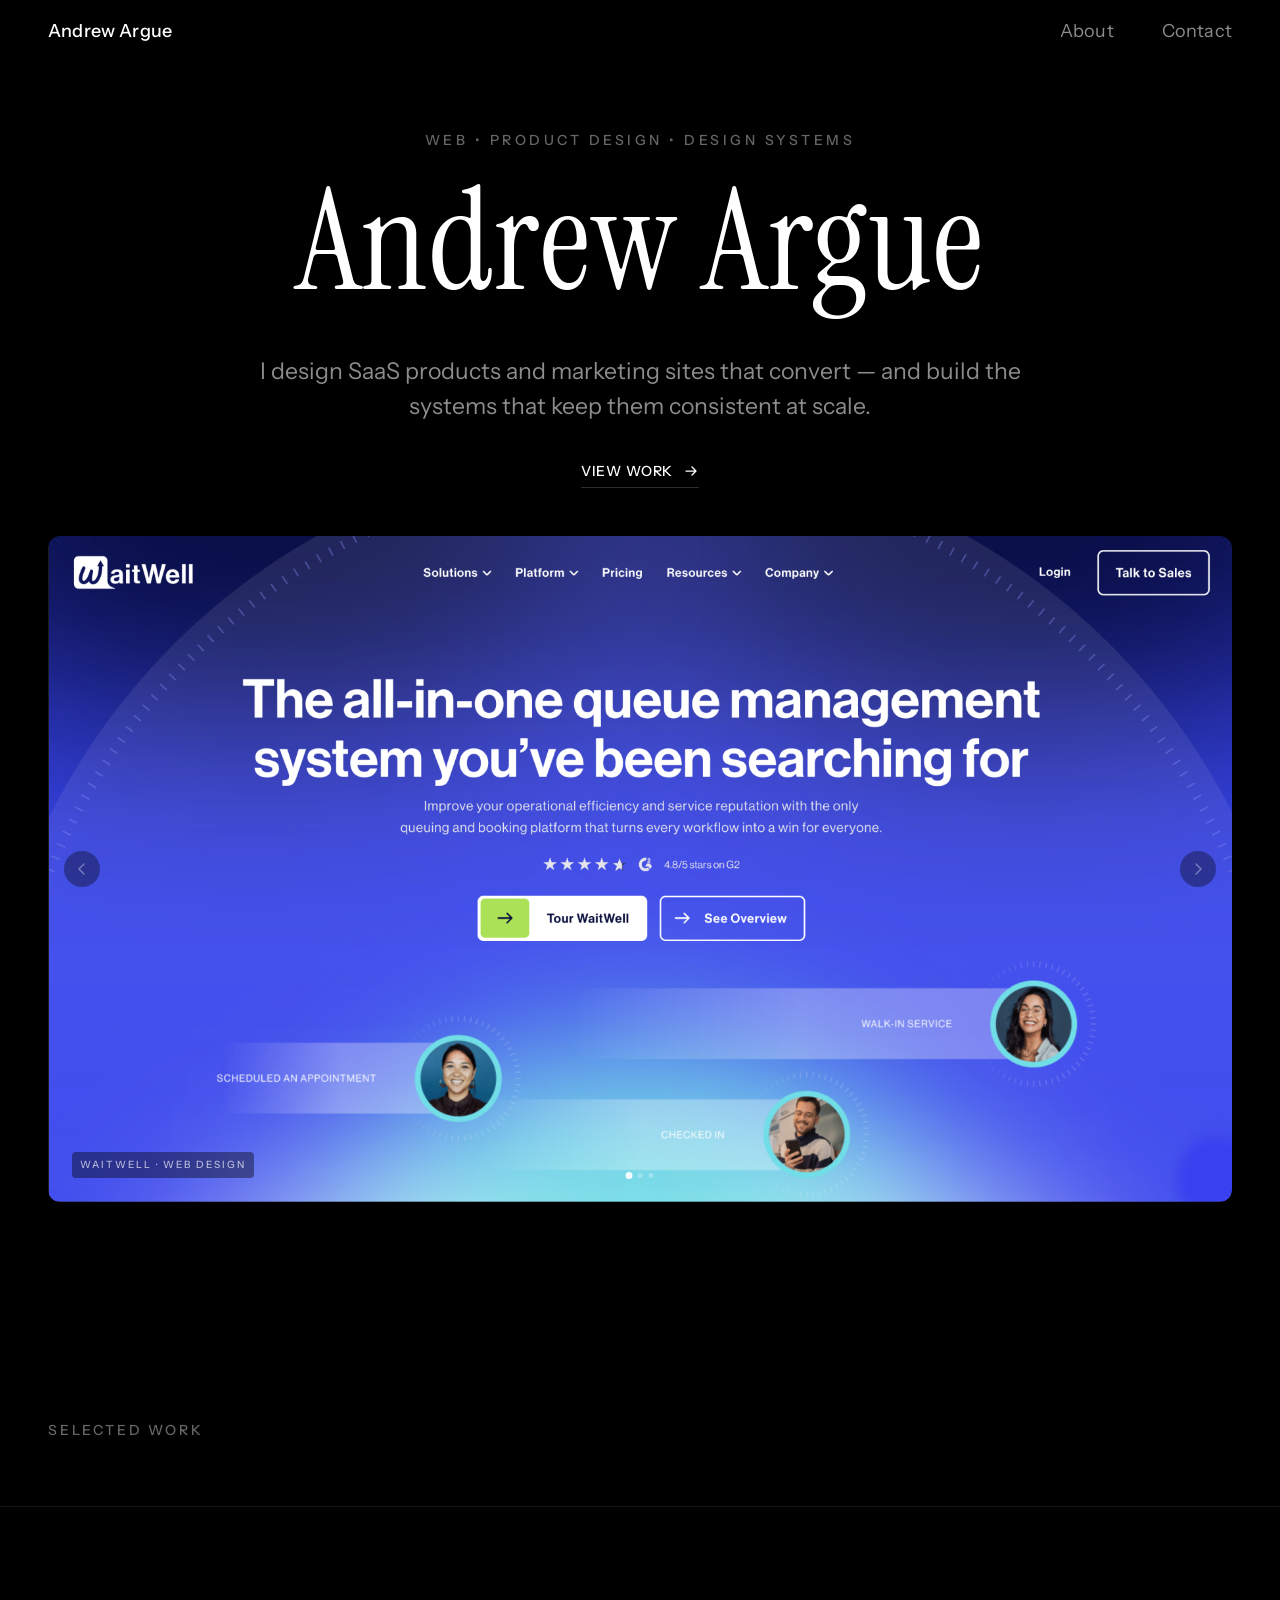
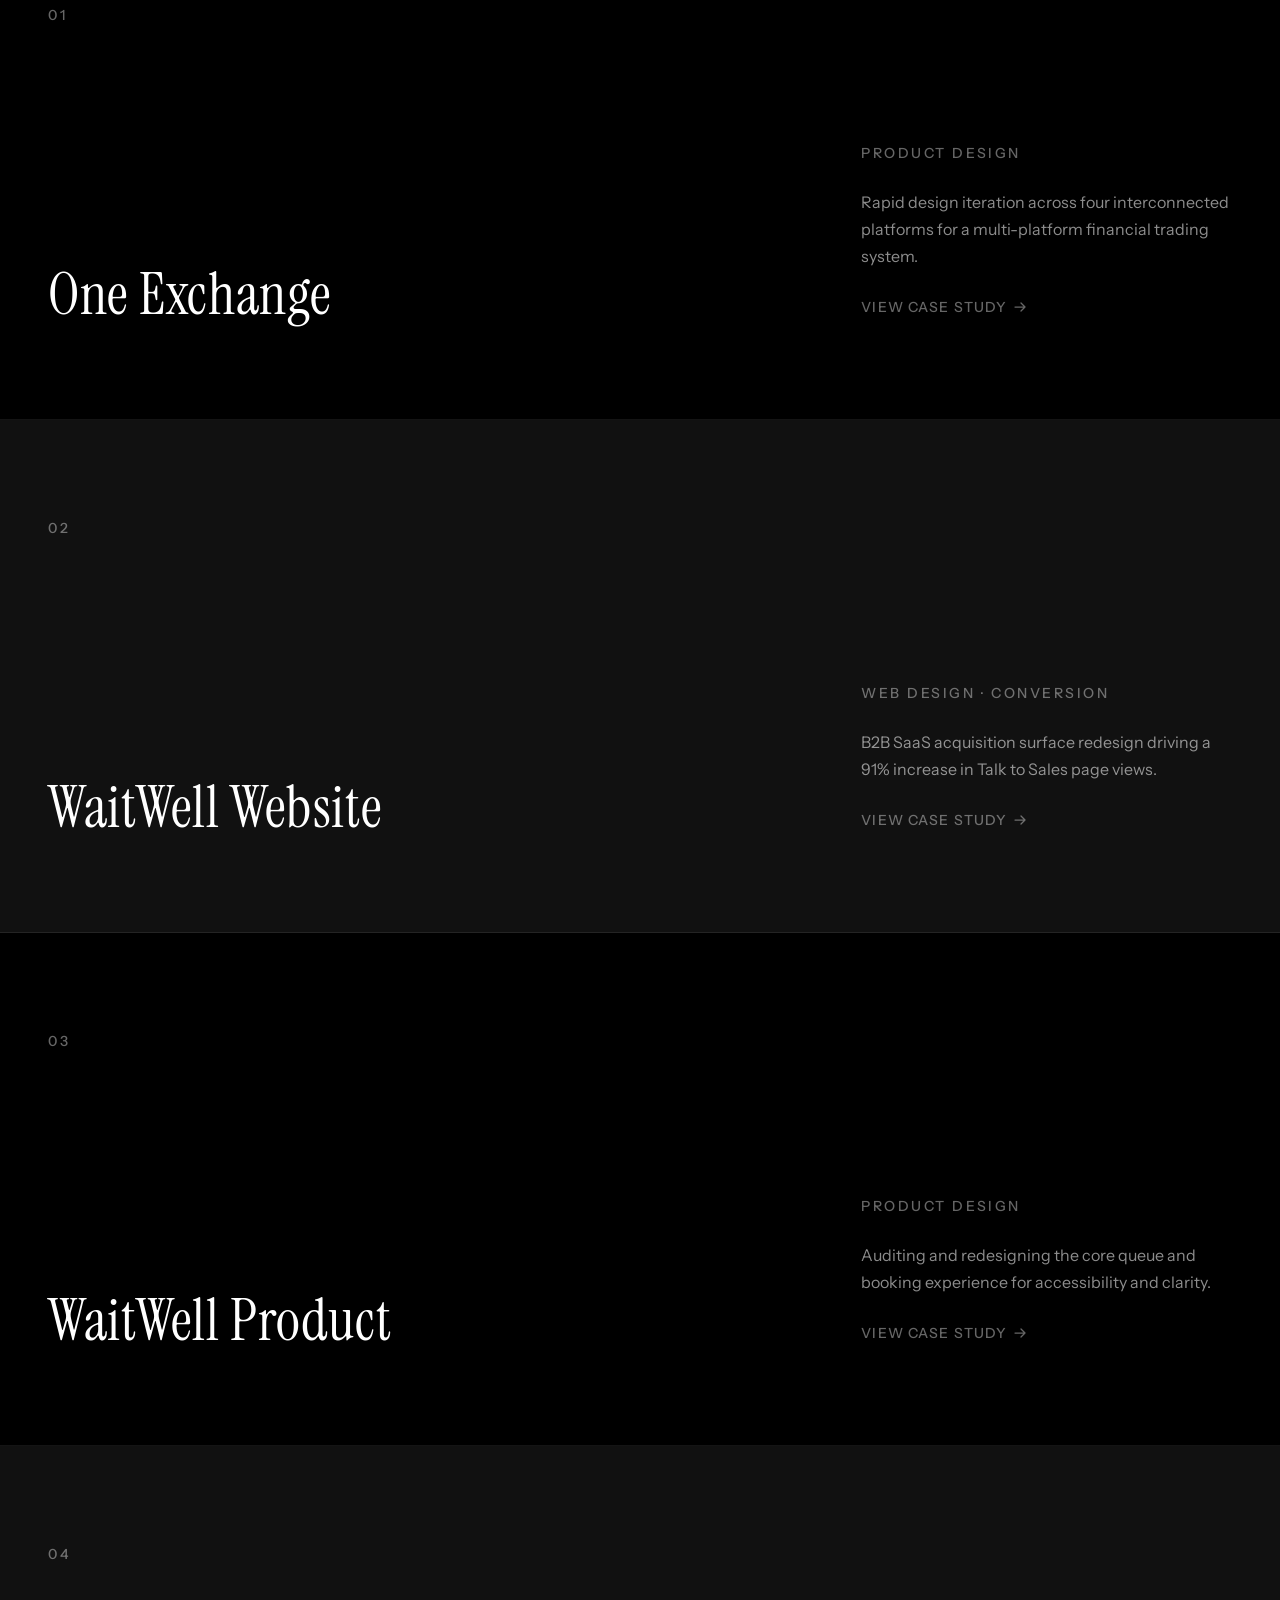
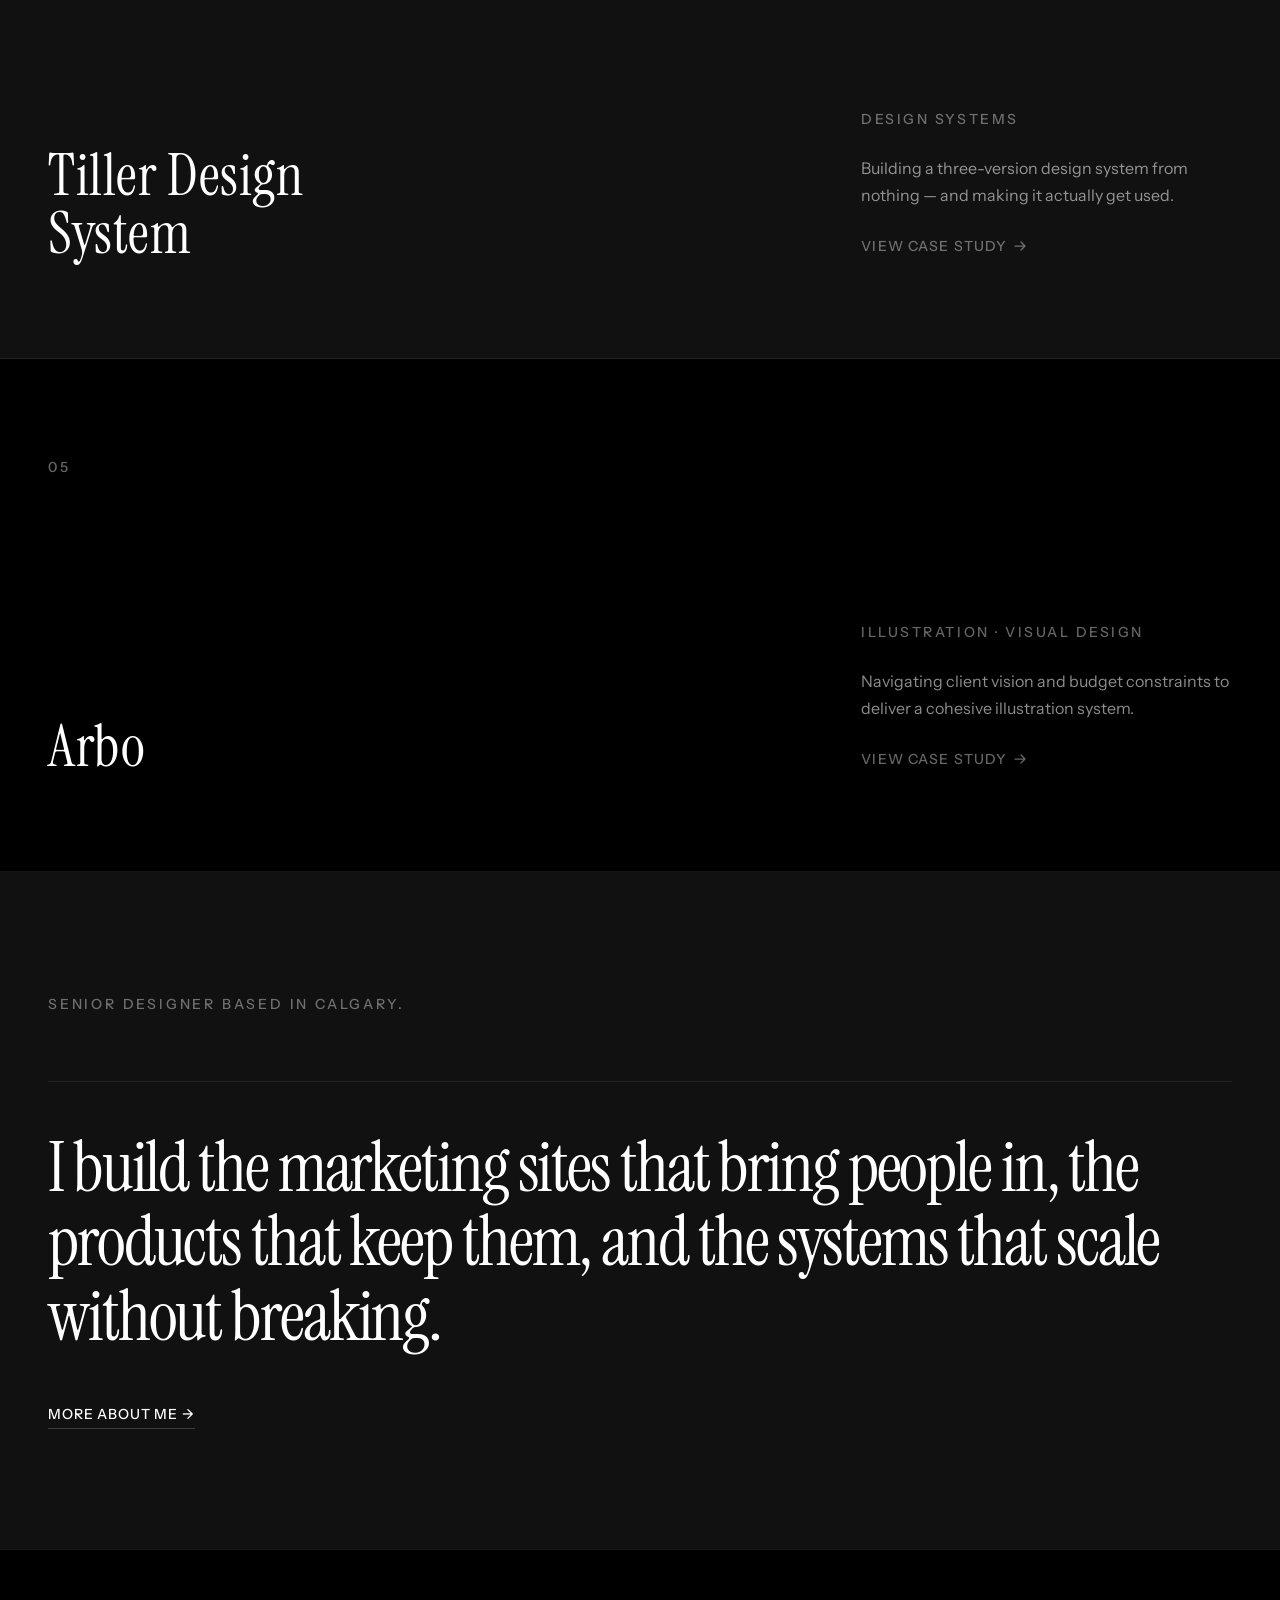
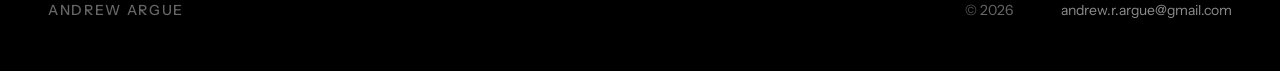
==== index.html @ 221a8edc "Add files via upload Site upload 1" ====
<!DOCTYPE html>
<html lang="en">
<head>
  <meta charset="UTF-8" />
  <meta name="viewport" content="width=device-width, initial-scale=1.0" />
  <title>Andrew Argue — Senior Designer</title>
  <meta name="description" content="Senior designer creating clear, scalable digital experiences. Web experience, product design, and design systems." />
  <link rel="stylesheet" href="css/styles.css" />
  <style>
    /* ── Hero column layout: copy above, carousel below ─────── */
    .hero__layout {
      display: flex;
      flex-direction: column;
      gap: var(--space-5);
      width: 100%;
    }

    .hero__copy {
      width: 100%;
      text-align: center;
    }

    /* Centre the max-width headline within the column */
    .hero__copy .hero__headline {
      margin-inline: auto;
    }

    .hero__carousel-wrap {
      width: 100%;
    }

    /* ── Carousel shell ──────────────────────────────────────── */
    .hero__carousel {
      position: relative;
      width: 100%;
      border-radius: var(--radius-lg);
      overflow: hidden;
    }

    .hero__carousel-track {
      position: relative;
      width: 100%;
      aspect-ratio: 16 / 9;
      background-color: var(--bg-3);
      border-radius: var(--radius-lg);
      overflow: hidden;
    }

    /* ── Slides ──────────────────────────────────────────────── */
    .hero__slide {
      position: absolute;
      inset: 0;
      opacity: 0;
      transition: opacity 600ms cubic-bezier(0.16, 1, 0.3, 1);
      pointer-events: none;
    }

    .hero__slide.is-active {
      opacity: 1;
      pointer-events: auto;
    }

    .hero__slide-img {
      position: absolute;
      inset: 0;
      background-size: contain;
      background-repeat: no-repeat;
      background-position: center center;
    }

    /* ── Slide label ─────────────────────────────────────────── */
    .hero__slide-label {
      position: absolute;
      bottom: var(--space-3);
      left: var(--space-3);
      font-size: 0.625rem;
      font-weight: 500;
      letter-spacing: 0.2em;
      text-transform: uppercase;
      color: rgba(255, 255, 255, 0.65);
      background: rgba(0, 0, 0, 0.4);
      padding: 4px 8px;
      border-radius: var(--radius);
      backdrop-filter: blur(6px);
      -webkit-backdrop-filter: blur(6px);
      pointer-events: none;
    }

    /* ── Arrow buttons ───────────────────────────────────────── */
    .hero__carousel-btn {
      position: absolute;
      top: 50%;
      transform: translateY(-50%);
      width: 36px;
      height: 36px;
      display: flex;
      align-items: center;
      justify-content: center;
      background: rgba(0, 0, 0, 0.35);
      border: none;
      border-radius: 50%;
      color: rgba(255, 255, 255, 0.35);
      cursor: pointer;
      transition: color 0.3s cubic-bezier(0.16, 1, 0.3, 1), background-color 0.3s cubic-bezier(0.16, 1, 0.3, 1);
      z-index: 2;
      backdrop-filter: blur(4px);
      -webkit-backdrop-filter: blur(4px);
    }

    .hero__carousel-btn:hover {
      color: rgba(255, 255, 255, 1);
      background: rgba(0, 0, 0, 0.65);
    }

    .hero__carousel-btn--prev { left: var(--space-2); }
    .hero__carousel-btn--next { right: var(--space-2); }

    /* ── Dots ────────────────────────────────────────────────── */
    .hero__carousel-dots {
      position: absolute;
      bottom: var(--space-3);
      left: 50%;
      transform: translateX(-50%);
      display: flex;
      gap: 6px;
      z-index: 2;
    }

    .hero__dot {
      width: 5px;
      height: 5px;
      border-radius: 50%;
      background: rgba(255, 255, 255, 0.28);
      border: none;
      cursor: pointer;
      padding: 0;
      transition: background 0.3s cubic-bezier(0.16, 1, 0.3, 1), transform 0.3s cubic-bezier(0.16, 1, 0.3, 1);
    }

    .hero__dot.is-active {
      background: rgba(255, 255, 255, 0.9);
      transform: scale(1.4);
    }

    /* aspect-ratio: 16/9 scales automatically on all screen sizes — no mobile override needed */
  </style>
</head>
<body>

  <!-- ── Nav ─────────────────────────────────────────────── -->
  <header class="nav" role="banner">
    <div class="container">
      <nav class="nav__inner" aria-label="Primary navigation">
        <a href="index.html" class="nav__logo">Andrew Argue</a>
        <ul class="nav__links" role="list">
          <li><a href="about.html">About</a></li>
          <li><a href="contact.html">Contact</a></li>
        </ul>
        <button class="nav__hamburger" aria-label="Toggle menu" aria-expanded="false">
          <span></span><span></span><span></span>
        </button>
      </nav>
    </div>
  </header>

  <!-- Mobile overlay -->
  <div class="nav__overlay" role="dialog" aria-modal="true" aria-label="Mobile navigation">
    <a href="about.html">About</a>
    <a href="contact.html">Contact</a>
  </div>

  <main>

    <!-- ── Hero ─────────────────────────────────────────────── -->
    <section class="hero" aria-labelledby="hero-name">
      <div class="container">
        <div class="hero__inner">
          <div class="hero__layout">

            <!-- Left: existing copy (unchanged) -->
            <div class="hero__copy">
              <p class="hero__eyebrow">Web • Product design • Design systems</p>
              <h1 class="hero__name" id="hero-name">Andrew Argue</h1>
              <p class="hero__headline">
                I design SaaS products and marketing sites that convert — and build the systems that keep them consistent at scale.
              </p>
              <a href="#selected-work" class="hero__cta">
                View work
                <svg width="16" height="16" viewBox="0 0 16 16" fill="none" aria-hidden="true">
                  <path d="M3 8h10M9 4l4 4-4 4" stroke="currentColor" stroke-width="1.25" stroke-linecap="round" stroke-linejoin="round"/>
                </svg>
              </a>
            </div>

            <!-- Right: image carousel -->
            <div class="hero__carousel-wrap">
              <div class="hero__carousel" id="heroCarousel" role="region" aria-label="Work samples" aria-live="polite">
                <div class="hero__carousel-track">

                  <!-- Slide 1 -->
                  <div class="hero__slide is-active" role="img" aria-label="WaitWell · Web Design">
                    <div class="hero__slide-img" style="background-image: url('images/Waitwell web/Waitwell-01.png');"></div>
                    <span class="hero__slide-label" aria-hidden="true">WaitWell · Web Design</span>
                  </div>

                  <!-- Slide 2 -->
                  <div class="hero__slide" role="img" aria-label="One Exchange · Product Design" aria-hidden="true">
                    <div class="hero__slide-img" style="background-image: url('images/OX/OX Trading - 1.png');"></div>
                    <span class="hero__slide-label" aria-hidden="true">One Exchange · Product Design</span>
                  </div>

                  <!-- Slide 3 -->
                  <div class="hero__slide" role="img" aria-label="WaitWell · Product Design" aria-hidden="true">
                    <div class="hero__slide-img" style="background-image: url('images/Waitwell Product/Waitwell-product-01.png');"></div>
                    <span class="hero__slide-label" aria-hidden="true">WaitWell · Product Design</span>
                  </div>

                  <!-- Prev arrow -->
                  <button class="hero__carousel-btn hero__carousel-btn--prev" aria-label="Previous slide">
                    <svg width="18" height="18" viewBox="0 0 18 18" fill="none" aria-hidden="true">
                      <path d="M11 4L6 9l5 5" stroke="currentColor" stroke-width="1.5" stroke-linecap="round" stroke-linejoin="round"/>
                    </svg>
                  </button>

                  <!-- Next arrow -->
                  <button class="hero__carousel-btn hero__carousel-btn--next" aria-label="Next slide">
                    <svg width="18" height="18" viewBox="0 0 18 18" fill="none" aria-hidden="true">
                      <path d="M7 4l5 5-5 5" stroke="currentColor" stroke-width="1.5" stroke-linecap="round" stroke-linejoin="round"/>
                    </svg>
                  </button>

                  <!-- Dots -->
                  <div class="hero__carousel-dots" role="list" aria-label="Slide indicators">
                    <button class="hero__dot is-active" role="listitem" aria-label="Go to slide 1" aria-current="true"></button>
                    <button class="hero__dot" role="listitem" aria-label="Go to slide 2" aria-current="false"></button>
                    <button class="hero__dot" role="listitem" aria-label="Go to slide 3" aria-current="false"></button>
                  </div>

                </div>
              </div>
            </div>

          </div><!-- /.hero__layout -->
        </div>
      </div>
    </section>

    <!-- ── Selected work ────────────────────────────────────── -->
    <section class="work-section" id="selected-work" aria-labelledby="work-label">
      <div class="container">
        <p class="cs-label" id="work-label" data-animate>Selected work</p>
      </div>

      <div class="work-list" data-stagger>

        <!-- 01 One Exchange -->
        <article class="work-row">
          <a href="work/one-exchange.html" class="work-row__link container" aria-label="View One Exchange case study">
            <div class="work-row__left">
              <span class="work-row__index">01</span>
              <h2 class="work-row__title">One Exchange</h2>
            </div>
            <div class="work-row__middle" aria-hidden="true"></div>
            <div class="work-row__right">
              <span class="work-row__tag">Product Design</span>
              <p class="work-row__desc">Rapid design iteration across four interconnected platforms for a multi-platform financial trading system.</p>
              <span class="work-row__cta">
                View case study
                <svg width="14" height="14" viewBox="0 0 14 14" fill="none" aria-hidden="true">
                  <path d="M2 7h10M8 3l4 4-4 4" stroke="currentColor" stroke-width="1.25" stroke-linecap="round" stroke-linejoin="round"/>
                </svg>
              </span>
            </div>
          </a>
          <div class="work-row__image-wrap" aria-hidden="true">
            <div class="work-row__image-inner" style="background-image: url('images/OX/OX - cover.png'); background-size: cover; background-position: center;"></div>
          </div>
        </article>

        <!-- 02 WaitWell Website -->
        <article class="work-row">
          <a href="work/waitwell-website.html" class="work-row__link container" aria-label="View WaitWell Website case study">
            <div class="work-row__left">
              <span class="work-row__index">02</span>
              <h2 class="work-row__title">WaitWell Website</h2>
            </div>
            <div class="work-row__middle" aria-hidden="true"></div>
            <div class="work-row__right">
              <span class="work-row__tag">Web Design · Conversion</span>
              <p class="work-row__desc">B2B SaaS acquisition surface redesign driving a 91% increase in Talk to Sales page views.</p>
              <span class="work-row__cta">
                View case study
                <svg width="14" height="14" viewBox="0 0 14 14" fill="none" aria-hidden="true">
                  <path d="M2 7h10M8 3l4 4-4 4" stroke="currentColor" stroke-width="1.25" stroke-linecap="round" stroke-linejoin="round"/>
                </svg>
              </span>
            </div>
          </a>
          <div class="work-row__image-wrap" aria-hidden="true">
            <div class="work-row__image-inner" style="background-image: url('images/Waitwell web/featured-waitwell.png.webp'); background-size: cover; background-position: center;"></div>
          </div>
        </article>

        <!-- 03 WaitWell Product -->
        <article class="work-row">
          <a href="work/waitwell-product.html" class="work-row__link container" aria-label="View WaitWell Product case study">
            <div class="work-row__left">
              <span class="work-row__index">03</span>
              <h2 class="work-row__title">WaitWell Product</h2>
            </div>
            <div class="work-row__middle" aria-hidden="true"></div>
            <div class="work-row__right">
              <span class="work-row__tag">Product Design</span>
              <p class="work-row__desc">Auditing and redesigning the core queue and booking experience for accessibility and clarity.</p>
              <span class="work-row__cta">
                View case study
                <svg width="14" height="14" viewBox="0 0 14 14" fill="none" aria-hidden="true">
                  <path d="M2 7h10M8 3l4 4-4 4" stroke="currentColor" stroke-width="1.25" stroke-linecap="round" stroke-linejoin="round"/>
                </svg>
              </span>
            </div>
          </a>
          <div class="work-row__image-wrap" aria-hidden="true">
            <div class="work-row__image-inner" style="background-image: url('images/Waitwell Product/WaitWell-thumbnail.png'); background-size: cover; background-position: center;"></div>
          </div>
        </article>

        <!-- 04 Tiller Design System -->
        <article class="work-row">
          <a href="work/tiller-design-system.html" class="work-row__link container" aria-label="View Tiller Design System case study">
            <div class="work-row__left">
              <span class="work-row__index">04</span>
              <h2 class="work-row__title">Tiller Design System</h2>
            </div>
            <div class="work-row__middle" aria-hidden="true"></div>
            <div class="work-row__right">
              <span class="work-row__tag">Design Systems</span>
              <p class="work-row__desc">Building a three-version design system from nothing — and making it actually get used.</p>
              <span class="work-row__cta">
                View case study
                <svg width="14" height="14" viewBox="0 0 14 14" fill="none" aria-hidden="true">
                  <path d="M2 7h10M8 3l4 4-4 4" stroke="currentColor" stroke-width="1.25" stroke-linecap="round" stroke-linejoin="round"/>
                </svg>
              </span>
            </div>
          </a>
          <div class="work-row__image-wrap" aria-hidden="true">
            <div class="work-row__image-inner" style="background-image: url('images/Tiller Design System/Design System - cover.png'); background-size: cover; background-position: center;"></div>
          </div>
        </article>

        <!-- 05 Arbo -->
        <article class="work-row">
          <a href="work/arbo.html" class="work-row__link container" aria-label="View Arbo case study">
            <div class="work-row__left">
              <span class="work-row__index">05</span>
              <h2 class="work-row__title">Arbo</h2>
            </div>
            <div class="work-row__middle" aria-hidden="true"></div>
            <div class="work-row__right">
              <span class="work-row__tag">Illustration · Visual Design</span>
              <p class="work-row__desc">Navigating client vision and budget constraints to deliver a cohesive illustration system.</p>
              <span class="work-row__cta">
                View case study
                <svg width="14" height="14" viewBox="0 0 14 14" fill="none" aria-hidden="true">
                  <path d="M2 7h10M8 3l4 4-4 4" stroke="currentColor" stroke-width="1.25" stroke-linecap="round" stroke-linejoin="round"/>
                </svg>
              </span>
            </div>
          </a>
          <div class="work-row__image-wrap" aria-hidden="true">
            <div class="work-row__image-inner" style="background-image: url('images/Arbo/Arbo - cover.png'); background-size: cover; background-position: center;"></div>
          </div>
        </article>

      </div>
    </section>

    <!-- ── About ─────────────────────────────────────────────── -->
    <section class="about-section" aria-labelledby="about-label">
      <div class="container">
        <p class="cs-label" id="about-label" data-animate>Senior designer based in Calgary.</p>
        <div class="about-split" data-animate>
          <p class="about-split__statement">
            I build the marketing sites that bring people in, the products that keep them, and the systems that scale without breaking.
          </p>
          <a href="about.html" class="text-cta">More about me →</a>
        </div>
      </div>
    </section>

  </main>

  <!-- ── Footer ───────────────────────────────────────────── -->
  <footer class="footer" role="contentinfo">
    <div class="container">
      <div class="footer__inner">
        <span class="footer__name">Andrew Argue</span>
        <div class="footer__right">
          <span class="footer__year">© 2026</span>
          <a href="mailto:andrew.r.argue@gmail.com" class="footer__email">andrew.r.argue@gmail.com</a>
        </div>
      </div>
    </div>
  </footer>

  <script src="js/main.js"></script>

  <!-- ── Hero carousel ──────────────────────────────────────── -->
  <script>
    (function () {
      'use strict';

      var carousel = document.getElementById('heroCarousel');
      if (!carousel) return;

      var slides   = Array.from(carousel.querySelectorAll('.hero__slide'));
      var dots     = Array.from(carousel.querySelectorAll('.hero__dot'));
      var prevBtn  = carousel.querySelector('.hero__carousel-btn--prev');
      var nextBtn  = carousel.querySelector('.hero__carousel-btn--next');

      var INTERVAL = 4000;
      var reducedMotion = window.matchMedia('(prefers-reduced-motion: reduce)').matches;
      var current = 0;
      var timer   = null;

      function goTo(index) {
        var prev = current;
        current = ((index % slides.length) + slides.length) % slides.length;
        if (prev === current) return;

        // Slides
        slides[prev].classList.remove('is-active');
        slides[prev].setAttribute('aria-hidden', 'true');
        slides[current].classList.add('is-active');
        slides[current].removeAttribute('aria-hidden');

        // Dots
        dots[prev].classList.remove('is-active');
        dots[prev].setAttribute('aria-current', 'false');
        dots[current].classList.add('is-active');
        dots[current].setAttribute('aria-current', 'true');
      }

      function next() { goTo(current + 1); }
      function prev() { goTo(current - 1); }

      function startTimer() {
        if (reducedMotion) return;
        if (timer) return;
        timer = setInterval(next, INTERVAL);
      }

      function stopTimer() {
        clearInterval(timer);
        timer = null;
      }

      // Arrow controls
      prevBtn.addEventListener('click', function () { stopTimer(); prev(); startTimer(); });
      nextBtn.addEventListener('click', function () { stopTimer(); next(); startTimer(); });

      // Dot controls
      dots.forEach(function (dot, i) {
        dot.addEventListener('click', function () { stopTimer(); goTo(i); startTimer(); });
      });

      // Pause on hover
      carousel.addEventListener('mouseenter', stopTimer);
      carousel.addEventListener('mouseleave', startTimer);

      // Keyboard support (left / right arrow keys when carousel is focused)
      carousel.setAttribute('tabindex', '0');
      carousel.addEventListener('keydown', function (e) {
        if (e.key === 'ArrowLeft')  { stopTimer(); prev(); startTimer(); }
        if (e.key === 'ArrowRight') { stopTimer(); next(); startTimer(); }
      });

      // Kick off
      startTimer();
    })();
  </script>
</body>
</html>
---- css/styles.css ----
@import url('https://fonts.googleapis.com/css2?family=Instrument+Sans:wght@400;500;600&family=Instrument+Serif&display=swap');

/* ─── Reset ─────────────────────────────────────────────── */
*, *::before, *::after { box-sizing: border-box; margin: 0; padding: 0; }
html { font-size: 16px; scroll-behavior: smooth; }
img, video { display: block; max-width: 100%; }
a { color: inherit; text-decoration: none; }
button { background: none; border: none; cursor: pointer; font: inherit; color: inherit; }

/* ─── Tokens ─────────────────────────────────────────────── */
:root {
  --bg:         #000000;
  --bg-2:       #111111;
  --bg-3:       #1C1C1C;
  --text:       #FFFFFF;
  --text-muted: rgba(255,255,255,0.55);
  --text-dim:   rgba(255,255,255,0.40);
  --border:     rgba(255,255,255,0.08);
  --border-em:  rgba(255,255,255,0.18);
  --font:       'Instrument Sans', system-ui, sans-serif;
  --space-1: 8px;
  --space-2: 16px;
  --space-3: 24px;
  --space-4: 32px;
  --space-5: 48px;
  --space-6: 64px;
  --space-7: 96px;
  --space-8: 128px;
  --radius:    4px;
  --radius-lg: 12px;
  --max-width: 1440px;
  --nav-height: 64px;
  --nav-bg-scrolled: rgba(0,0,0,0.85);
  --shadow-card:     rgba(0,0,0,0.6);
  --transition: 0.3s cubic-bezier(0.16, 1, 0.3, 1);
  --ease-out: cubic-bezier(0.16, 1, 0.3, 1);
}

/* ─── Base ───────────────────────────────────────────────── */
body {
  background-color: var(--bg);
  color: var(--text);
  font-family: var(--font);
  font-weight: 400;
  font-size: 1.125rem;
  line-height: 1.75;
  -webkit-font-smoothing: antialiased;
}

/* ─── Layout ─────────────────────────────────────────────── */
.container {
  width: 100%;
  max-width: var(--max-width);
  margin-inline: auto;
  padding-inline: var(--space-5);
}

/* ─── Scroll animations ──────────────────────────────────── */
[data-animate] {
  opacity: 0;
  transform: translateY(48px);
  transition: opacity 1s cubic-bezier(0.16, 1, 0.3, 1), transform 1s cubic-bezier(0.16, 1, 0.3, 1);
}
[data-animate].is-visible {
  opacity: 1;
  transform: translateY(0);
}

[data-stagger] > * {
  opacity: 0;
  transform: translateY(48px);
  transition: opacity 1s cubic-bezier(0.16, 1, 0.3, 1), transform 1s cubic-bezier(0.16, 1, 0.3, 1);
}
[data-stagger].is-visible > * {
  opacity: 1;
  transform: translateY(0);
}
[data-stagger].is-visible > *:nth-child(1) { transition-delay: 0.00s; }
[data-stagger].is-visible > *:nth-child(2) { transition-delay: 0.12s; }
[data-stagger].is-visible > *:nth-child(3) { transition-delay: 0.24s; }
[data-stagger].is-visible > *:nth-child(4) { transition-delay: 0.36s; }
[data-stagger].is-visible > *:nth-child(5) { transition-delay: 0.48s; }
[data-stagger].is-visible > *:nth-child(6) { transition-delay: 0.60s; }

/* ─── Hero load animation ────────────────────────────────── */
.hero__eyebrow,
.hero__name,
.hero__headline,
.hero__subtext,
.hero__cta {
  opacity: 0;
  transform: translateY(40px);
  transition: opacity 1.2s cubic-bezier(0.16, 1, 0.3, 1), transform 1.2s cubic-bezier(0.16, 1, 0.3, 1);
}
body.hero-loaded .hero__eyebrow  { opacity: 1; transform: translateY(0); transition-delay: 0.05s; }
body.hero-loaded .hero__name     { opacity: 1; transform: translateY(0); transition-delay: 0.20s; }
body.hero-loaded .hero__headline { opacity: 1; transform: translateY(0); transition-delay: 0.38s; }
body.hero-loaded .hero__subtext  { opacity: 1; transform: translateY(0); transition-delay: 0.54s; }
body.hero-loaded .hero__cta      { opacity: 1; transform: translateY(0); transition-delay: 0.68s; }

/* ─── Nav ────────────────────────────────────────────────── */
.nav {
  position: fixed;
  top: 0; left: 0; right: 0;
  z-index: 100;
  background-color: transparent;
  transition: background-color 0.5s cubic-bezier(0.16, 1, 0.3, 1), border-color 0.5s cubic-bezier(0.16, 1, 0.3, 1);
  border-bottom: 1px solid transparent;
}
.nav.scrolled {
  background-color: var(--nav-bg-scrolled);
  backdrop-filter: blur(12px);
  -webkit-backdrop-filter: blur(12px);
  border-bottom-color: var(--border);
}

.nav__inner {
  display: flex;
  align-items: center;
  justify-content: space-between;
  height: var(--nav-height);
}

.nav__logo {
  font-size: 1.125rem;
  font-weight: 500;
  letter-spacing: 0.01em;
  color: var(--text);
  transition: opacity 0.4s cubic-bezier(0.16, 1, 0.3, 1);
}
.nav__logo:hover { opacity: 0.5; }

.nav__links {
  display: flex;
  align-items: center;
  gap: var(--space-5);
  list-style: none;
}
.nav__links a {
  font-size: 1.125rem;
  font-weight: 400;
  color: var(--text-muted);
  transition: color 0.4s cubic-bezier(0.16, 1, 0.3, 1);
  letter-spacing: 0.01em;
  position: relative;
  padding-bottom: 3px;
}
.nav__links a::after {
  content: '';
  position: absolute;
  bottom: 0; left: 0;
  width: 0; height: 1px;
  background-color: var(--text);
  transition: width 0.4s cubic-bezier(0.16, 1, 0.3, 1);
}
.nav__links a:hover,
.nav__links a.active { color: var(--text); }
.nav__links a:hover::after,
.nav__links a.active::after { width: 100%; }

/* Hamburger */
.nav__hamburger {
  display: none;
  flex-direction: column;
  justify-content: center;
  gap: 5px;
  width: 32px; height: 32px;
  padding: 4px;
}
.nav__hamburger span {
  display: block;
  height: 1px;
  background-color: var(--text);
  transition: transform var(--transition), opacity var(--transition);
  transform-origin: center;
}
.nav__hamburger.open span:nth-child(1) { transform: translateY(6px) rotate(45deg); }
.nav__hamburger.open span:nth-child(2) { opacity: 0; }
.nav__hamburger.open span:nth-child(3) { transform: translateY(-6px) rotate(-45deg); }

/* Mobile overlay */
.nav__overlay {
  display: none;
  position: fixed;
  inset: 0;
  z-index: 99;
  background-color: var(--bg);
  flex-direction: column;
  align-items: center;
  justify-content: center;
  gap: var(--space-4);
}
.nav__overlay.open { display: flex; }
.nav__overlay a {
  font-size: clamp(2.5rem, 8vw, 4rem);
  font-weight: 500;
  letter-spacing: -0.02em;
  color: var(--text-muted);
  transition: color var(--transition);
}
.nav__overlay a:hover { color: var(--text); }

/* ─── Hero ───────────────────────────────────────────────── */
.hero {
  min-height: 100svh;
  display: flex;
  align-items: center;
  padding-top: var(--nav-height);
  overflow: hidden;
}

.hero__inner {
  padding-block: var(--space-6) var(--space-7);
  width: 100%;
}

.hero__eyebrow {
  font-size: 0.875rem;
  font-weight: 500;
  letter-spacing: 0.25em;
  text-transform: uppercase;
  color: var(--text-dim);
  margin-bottom: var(--space-3);
}

/* Name — Instrument Serif regular */
.hero__name {
  font-family: 'Instrument Serif', Georgia, serif;
  font-size: clamp(4.5rem, 11vw, 12rem);
  font-weight: 400;
  font-style: normal;
  line-height: 0.92;
  letter-spacing: 0.01em;
  color: var(--text);
  margin-bottom: var(--space-5);
}

.hero__headline {
  font-size: clamp(1rem, 1.8vw, 1.5rem);
  font-weight: 400;
  line-height: 1.5;
  color: var(--text-muted);
  max-width: 52ch;
  margin-bottom: var(--space-4);
}

.hero__subtext {
  font-size: 0.875rem;
  font-weight: 500;
  letter-spacing: 0.18em;
  text-transform: uppercase;
  color: var(--text-dim);
  margin-bottom: var(--space-5);
}
.hero__subtext span + span::before {
  content: ' · ';
  margin-inline: 0.4em;
}

.hero__cta {
  display: inline-flex;
  align-items: center;
  gap: 10px;
  font-size: 0.875rem;
  font-weight: 500;
  letter-spacing: 0.06em;
  text-transform: uppercase;
  color: var(--text);
  border-bottom: 1px solid var(--border-em);
  padding-bottom: 3px;
  transition: border-color 0.4s cubic-bezier(0.16, 1, 0.3, 1);
}
.hero__cta:hover { border-bottom-color: var(--text); }
.hero__cta svg { transition: transform 0.4s cubic-bezier(0.16, 1, 0.3, 1); }
.hero__cta:hover svg { transform: translateX(6px); }

/* Reusable inline text CTA — small caps, underlined, arrow */
.text-cta {
  align-self: flex-start;
  color: var(--text);
  text-decoration: none;
  border-bottom: 1px solid var(--border-em);
  padding-bottom: 2px;
  font-size: 0.875rem;
  letter-spacing: 0.06em;
  text-transform: uppercase;
  font-weight: 500;
  transition: border-color 0.4s cubic-bezier(0.16, 1, 0.3, 1);
}
.text-cta:hover { border-bottom-color: var(--text); }

/* ─── Shared label / eyebrow style ──────────────────────── */
/* Used as .cs-label throughout case studies and .cs-label on the homepage.
   Contextual margin is added per-section below. */
.cs-label {
  font-size: 0.875rem;          /* 10px */
  font-weight: 500;
  letter-spacing: 0.2em;
  text-transform: uppercase;
  color: var(--text-dim);
}

/* Homepage section labels need bottom spacing */
.work-section .cs-label,
.about-section .cs-label {
  margin-bottom: var(--space-6);
}

/* ─── Work section ───────────────────────────────────────── */
.work-section {
  padding-block: 120px 0;
}

/* Stacked project rows */
.work-list {
  display: flex;
  flex-direction: column;
  border-top: 1px solid var(--border);
}

/* Each row */
.work-row {
  position: relative;
  overflow: hidden;
  border-bottom: 1px solid var(--border);
  background-color: var(--bg);
  transition: background-color 0.6s cubic-bezier(0.16, 1, 0.3, 1);
}
.work-row:nth-child(even) { background-color: var(--bg-2); }
.work-row:hover { background-color: var(--bg-3); }

.work-row__link {
  display: grid;
  /* Left text | clear image lane | Right text */
  grid-template-columns: 1fr 1fr 1fr;
  align-items: end;
  min-height: 420px;
  /* Use padding-block only — let .container handle the inline padding */
  padding-block: var(--space-7);
  gap: 0;
  cursor: pointer;
}

/* Left: index + title */
.work-row__left {
  display: flex;
  flex-direction: column;
  justify-content: space-between;
  height: 100%;
  min-height: 320px;
  padding-right: var(--space-5);
}

/* Middle column — kept empty so the image floats here without overlap */
.work-row__middle {
  /* intentionally empty — image floats above this zone */
}

.work-row__index {
  font-size: 0.875rem;
  font-weight: 500;
  letter-spacing: 0.18em;
  text-transform: uppercase;
  color: var(--text-dim);
}

.work-row__title {
  font-family: 'Instrument Serif', Georgia, serif;
  font-size: clamp(2.75rem, 4.5vw, 5.5rem);
  font-weight: 400;
  font-style: normal;
  line-height: 1.0;
  letter-spacing: 0.01em;
  color: var(--text);
  transition: color 0.5s cubic-bezier(0.16, 1, 0.3, 1);
}

/* Right: tag + desc + cta */
.work-row__right {
  display: flex;
  flex-direction: column;
  justify-content: flex-end;
  gap: var(--space-3);
  padding-bottom: 4px;
  padding-left: var(--space-3);
}

.work-row__tag {
  font-size: 0.875rem;
  font-weight: 500;
  letter-spacing: 0.18em;
  text-transform: uppercase;
  color: var(--text-dim);
}

.work-row__desc {
  font-size: 1rem;
  color: var(--text-muted);
  line-height: 1.7;
  max-width: 38ch;
}

.work-row__cta {
  display: inline-flex;
  align-items: center;
  gap: 6px;
  font-size: 0.875rem;
  font-weight: 500;
  letter-spacing: 0.08em;
  text-transform: uppercase;
  color: var(--text-dim);
  transition: color 0.5s cubic-bezier(0.16, 1, 0.3, 1), gap 0.5s cubic-bezier(0.16, 1, 0.3, 1);
}
.work-row:hover .work-row__cta {
  color: var(--text);
  gap: 10px;
}

/* Floating image — shifted left, clear of right text column */
.work-row__image-wrap {
  position: absolute;
  left: 34%;
  right: 38%;
  top: 50%;
  transform: translateY(-50%);
  aspect-ratio: 16 / 10;
  pointer-events: none;
  z-index: 2;
}

.work-row__image-inner {
  width: 100%;
  height: 100%;
  opacity: 0;
  transform: translateY(18px) scale(0.96);
  transition: opacity 0.6s cubic-bezier(0.16, 1, 0.3, 1), transform 0.6s cubic-bezier(0.16, 1, 0.3, 1);
  border-radius: var(--radius-lg);
  overflow: hidden;
  background-color: var(--bg-3);
  background-size: cover;
  background-position: center;
  box-shadow: 0 32px 80px var(--shadow-card);
}
.work-row:hover .work-row__image-inner {
  opacity: 1;
  transform: translateY(0) scale(1);
}

/* ─── About section ──────────────────────────────────────── */
.about-section {
  padding-block: 120px;
  background-color: var(--bg-2);
}

.about-split {
  display: flex;
  flex-direction: column;
  gap: var(--space-5);
  padding-top: var(--space-5);
  border-top: 1px solid var(--border);
}

.about-split__statement {
  font-family: 'Instrument Serif', Georgia, serif;
  font-size: clamp(2.5rem, 5.5vw, 5rem);
  font-weight: 400;
  font-style: normal;
  line-height: 1.06;
  letter-spacing: -0.03em;
  color: var(--text);
}

.about-split__body {
  font-size: 1.0625rem;
  font-weight: 400;
  color: var(--text-muted);
  line-height: 1.8;
}

/* ─── Footer ─────────────────────────────────────────────── */
.footer {
  border-top: 1px solid var(--border);
  padding-block: var(--space-5);
  background-color: var(--bg);
}
.footer__inner {
  display: flex;
  align-items: center;
  justify-content: space-between;
}
.footer__name {
  font-size: 0.875rem;
  font-weight: 500;
  letter-spacing: 0.12em;
  text-transform: uppercase;
  color: var(--text-dim);
}
.footer__right {
  display: flex;
  align-items: center;
  gap: var(--space-5);
}
.footer__year {
  font-size: 0.875rem;
  color: var(--text-dim);
}
.footer__email {
  font-size: 0.875rem;
  color: var(--text-muted);
  transition: color var(--transition);
}
.footer__email:hover { color: var(--text); }

/* ─── Responsive ─────────────────────────────────────────── */
@media (max-width: 900px) {
  .work-row__link {
    grid-template-columns: 1fr 1fr;
    min-height: unset;
    gap: 0;
  }
  .work-row__middle { display: none; }
  .work-row__left { min-height: unset; gap: var(--space-4); padding-right: var(--space-4); }
  .work-row__right { padding-left: var(--space-4); }
  .work-row__image-wrap { display: none; }
}

@media (max-width: 600px) {
  .work-row__link {
    grid-template-columns: 1fr;
  }
  .work-row__right { padding-left: 0; margin-top: var(--space-4); }
}

@media (max-width: 768px) {
  .container { padding-inline: var(--space-3); }

  .nav__links { display: none; }
  .nav__hamburger { display: flex; }

  .hero__name { white-space: normal; }

  .work-section,
  .about-section { padding-block: 80px; }


  .footer__inner { flex-direction: column; align-items: flex-start; gap: var(--space-3); }
  .footer__right { flex-direction: column; align-items: flex-start; gap: var(--space-2); }
}
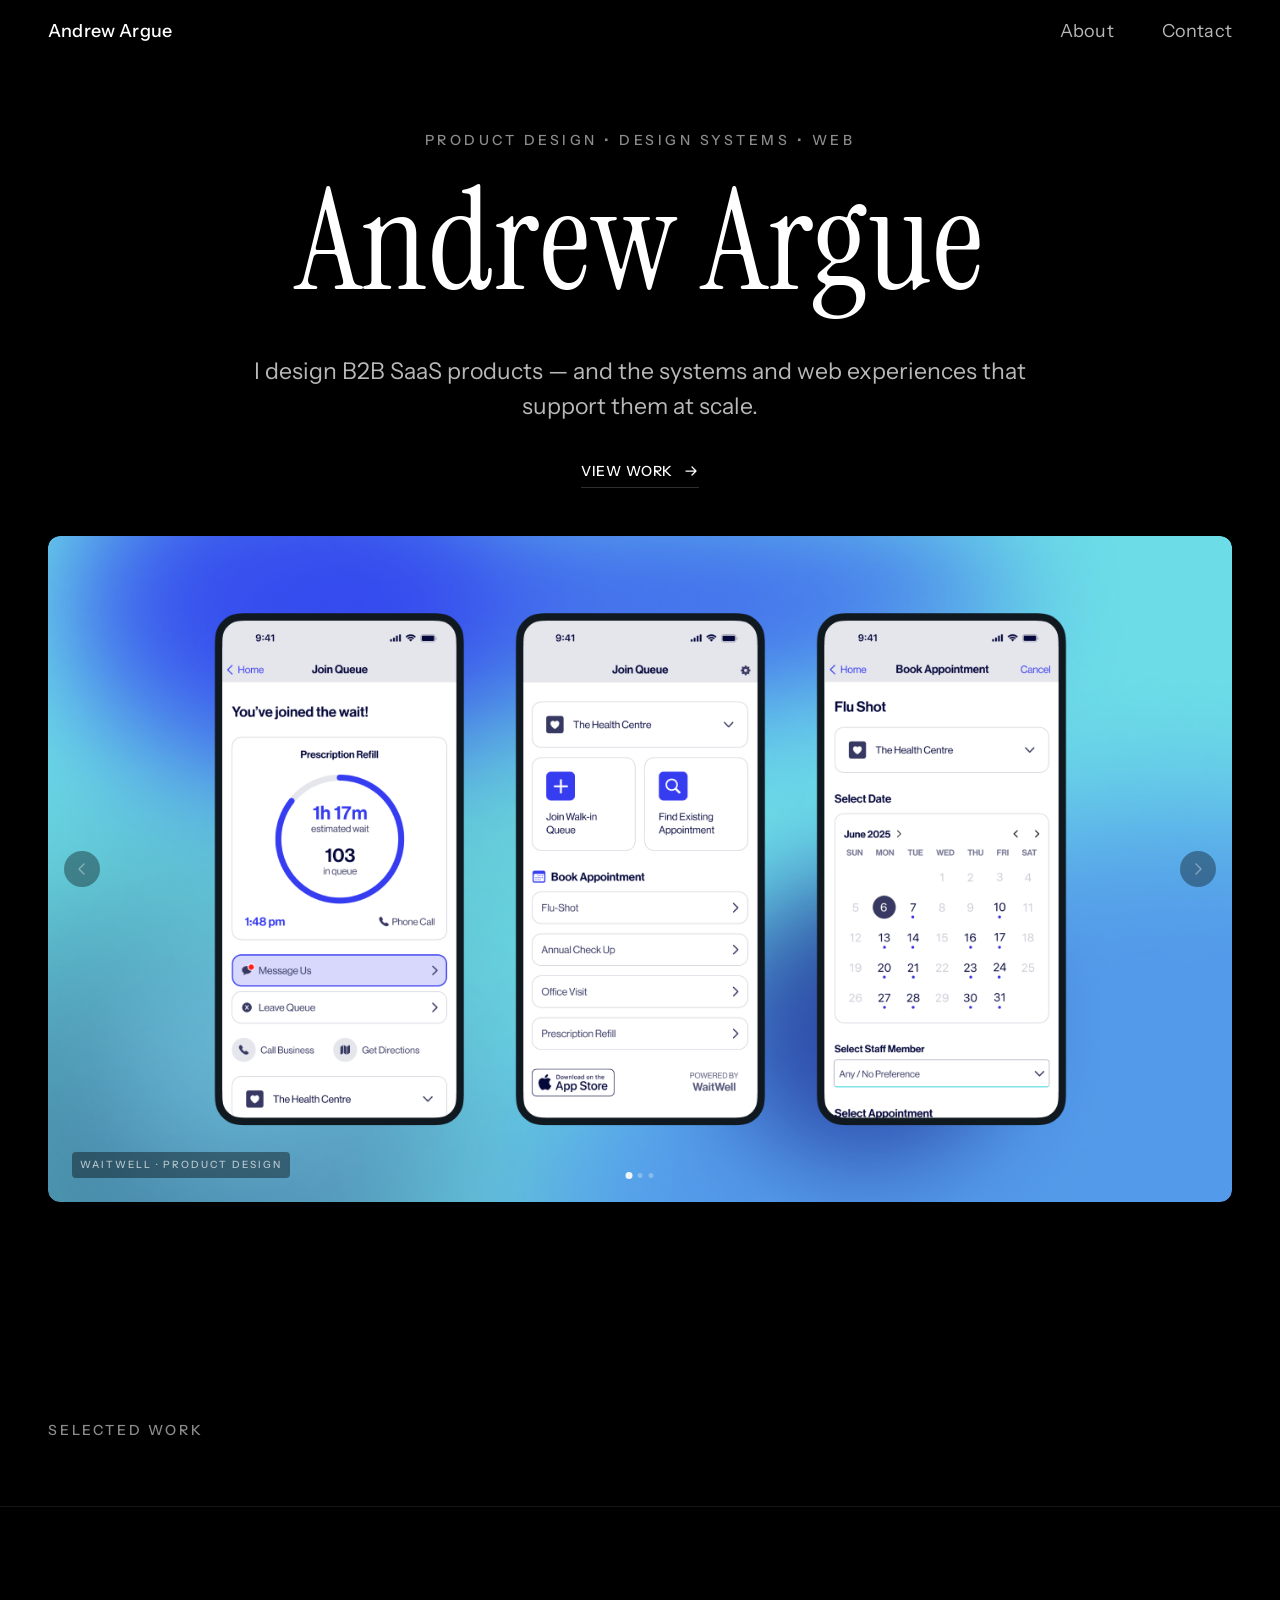
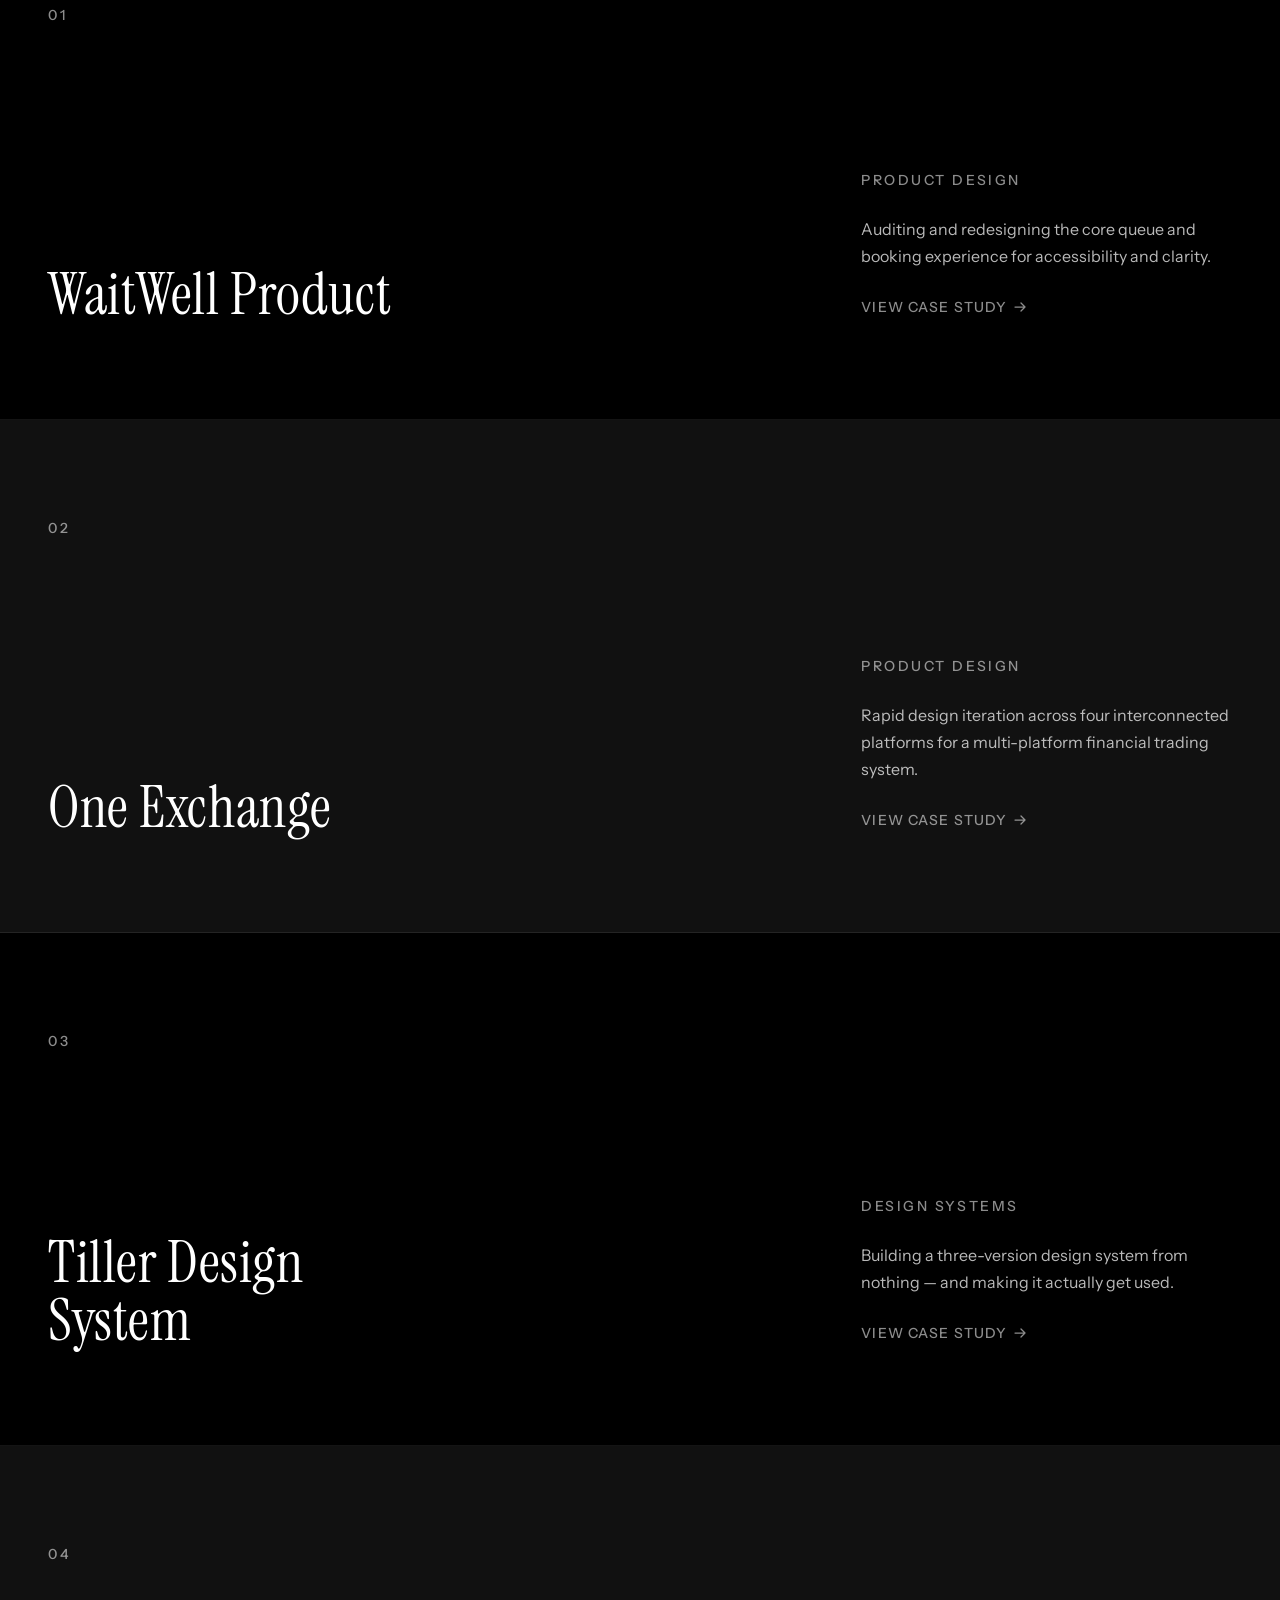
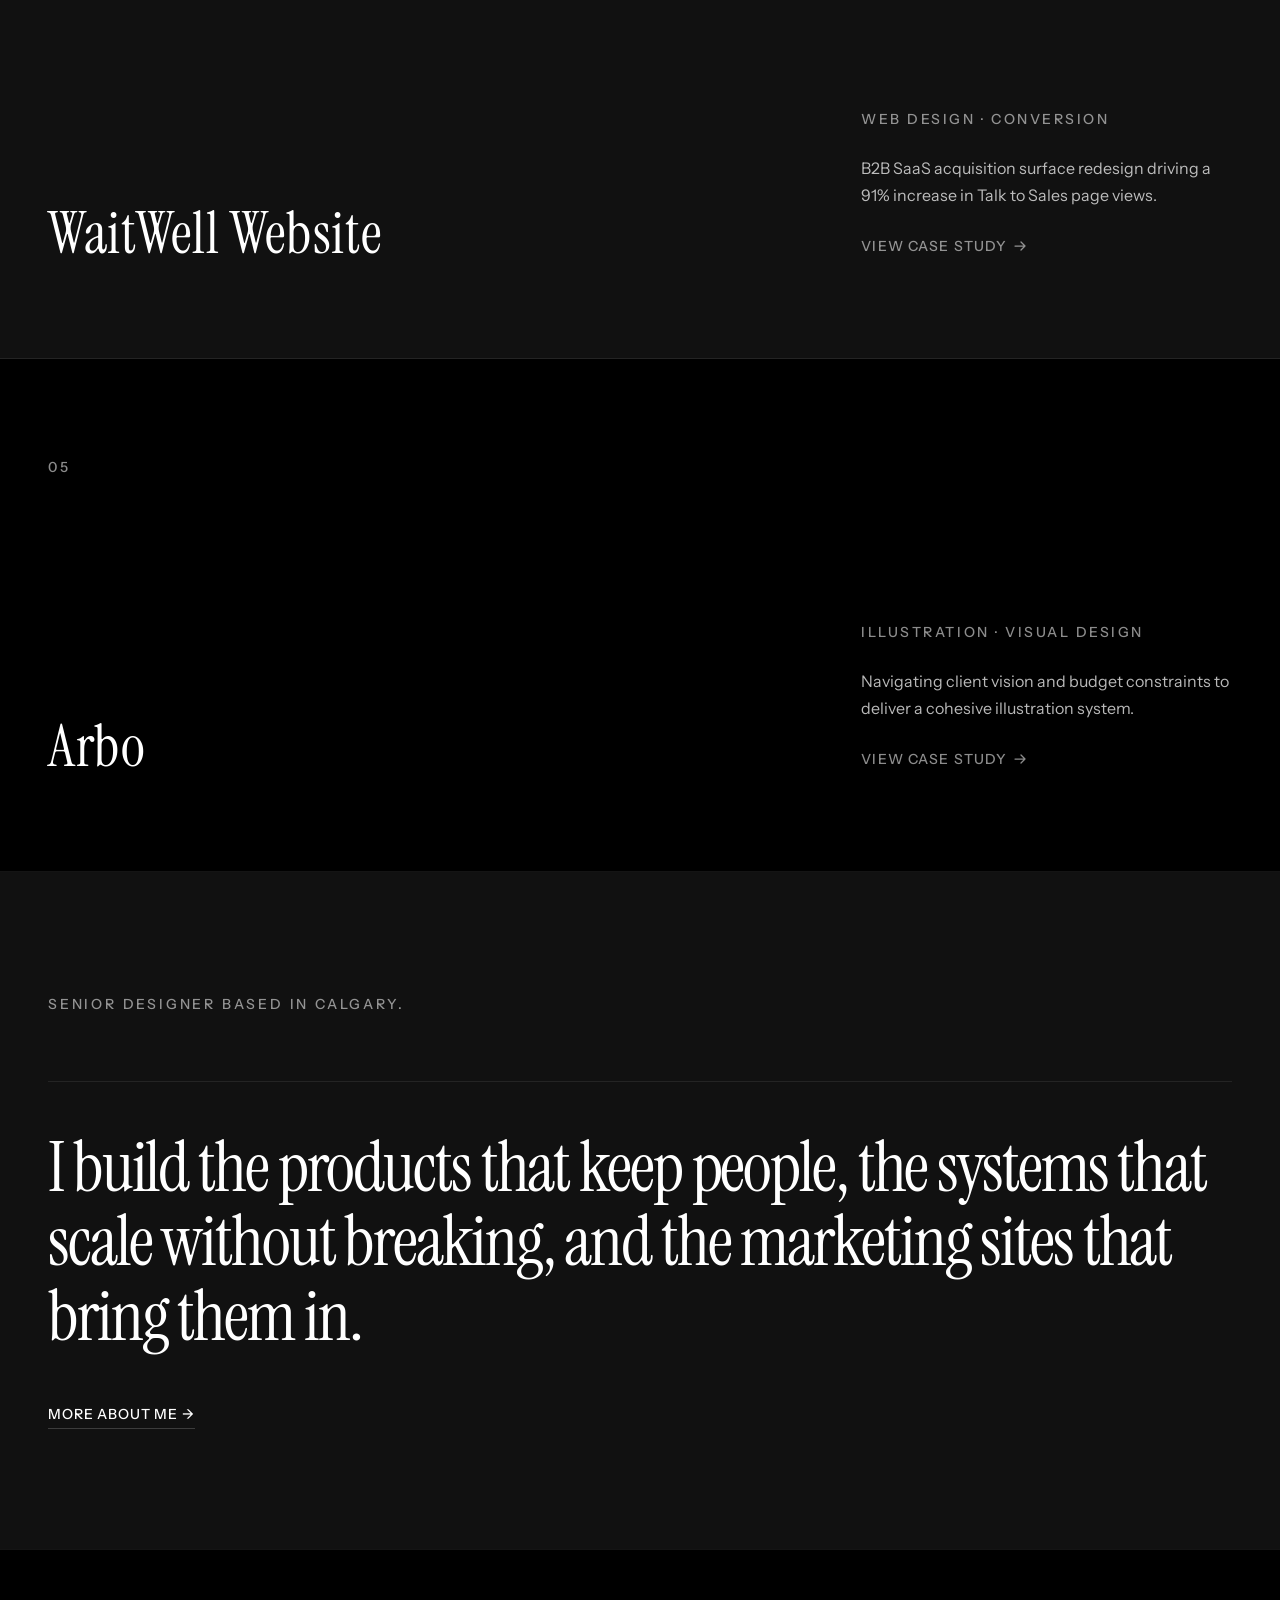
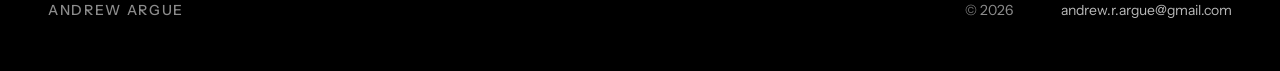
==== commit 2c96347d: "Update homepage, about, and case study copy" ====
--- a/index.html
+++ b/index.html
@@ -3,8 +3,8 @@
 <head>
   <meta charset="UTF-8" />
   <meta name="viewport" content="width=device-width, initial-scale=1.0" />
-  <title>Andrew Argue — Senior Designer</title>
-  <meta name="description" content="Senior designer creating clear, scalable digital experiences. Web experience, product design, and design systems." />
+  <title>Andrew Argue — Senior Product Designer</title>
+  <meta name="description" content="Senior product designer based in Calgary with 9+ years experience across product design, design systems, and web design." />
   <link rel="stylesheet" href="css/styles.css" />
   <style>
     /* ── Hero column layout: copy above, carousel below ─────── */
@@ -179,10 +179,10 @@
 
             <!-- Left: existing copy (unchanged) -->
             <div class="hero__copy">
-              <p class="hero__eyebrow">Web • Product design • Design systems</p>
+              <p class="hero__eyebrow">Product design • Design systems • Web</p>
               <h1 class="hero__name" id="hero-name">Andrew Argue</h1>
               <p class="hero__headline">
-                I design SaaS products and marketing sites that convert — and build the systems that keep them consistent at scale.
+                I design B2B SaaS products — and the systems and web experiences that support them at scale.
               </p>
               <a href="#selected-work" class="hero__cta">
                 View work
@@ -198,9 +198,9 @@
                 <div class="hero__carousel-track">
 
                   <!-- Slide 1 -->
-                  <div class="hero__slide is-active" role="img" aria-label="WaitWell · Web Design">
-                    <div class="hero__slide-img" style="background-image: url('images/Waitwell web/Waitwell-01.png');"></div>
-                    <span class="hero__slide-label" aria-hidden="true">WaitWell · Web Design</span>
+                  <div class="hero__slide is-active" role="img" aria-label="WaitWell · Product Design">
+                    <div class="hero__slide-img" style="background-image: url('images/Waitwell Product/Waitwell-product-01.png');"></div>
+                    <span class="hero__slide-label" aria-hidden="true">WaitWell · Product Design</span>
                   </div>
 
                   <!-- Slide 2 -->
@@ -210,9 +210,9 @@
                   </div>
 
                   <!-- Slide 3 -->
-                  <div class="hero__slide" role="img" aria-label="WaitWell · Product Design" aria-hidden="true">
-                    <div class="hero__slide-img" style="background-image: url('images/Waitwell Product/Waitwell-product-01.png');"></div>
-                    <span class="hero__slide-label" aria-hidden="true">WaitWell · Product Design</span>
+                  <div class="hero__slide" role="img" aria-label="WaitWell · Web Design" aria-hidden="true">
+                    <div class="hero__slide-img" style="background-image: url('images/Waitwell web/Waitwell-01.png');"></div>
+                    <span class="hero__slide-label" aria-hidden="true">WaitWell · Web Design</span>
                   </div>
 
                   <!-- Prev arrow -->
@@ -253,11 +253,35 @@
 
       <div class="work-list" data-stagger>
 
-        <!-- 01 One Exchange -->
+        <!-- 01 WaitWell Product -->
+        <article class="work-row">
+          <a href="work/waitwell-product.html" class="work-row__link container" aria-label="View WaitWell Product case study">
+            <div class="work-row__left">
+              <span class="work-row__index">01</span>
+              <h2 class="work-row__title">WaitWell Product</h2>
+            </div>
+            <div class="work-row__middle" aria-hidden="true"></div>
+            <div class="work-row__right">
+              <span class="work-row__tag">Product Design</span>
+              <p class="work-row__desc">Auditing and redesigning the core queue and booking experience for accessibility and clarity.</p>
+              <span class="work-row__cta">
+                View case study
+                <svg width="14" height="14" viewBox="0 0 14 14" fill="none" aria-hidden="true">
+                  <path d="M2 7h10M8 3l4 4-4 4" stroke="currentColor" stroke-width="1.25" stroke-linecap="round" stroke-linejoin="round"/>
+                </svg>
+              </span>
+            </div>
+          </a>
+          <div class="work-row__image-wrap" aria-hidden="true">
+            <div class="work-row__image-inner" style="background-image: url('images/Waitwell Product/WaitWell-thumbnail.png'); background-size: cover; background-position: center;"></div>
+          </div>
+        </article>
+
+        <!-- 02 One Exchange -->
         <article class="work-row">
           <a href="work/one-exchange.html" class="work-row__link container" aria-label="View One Exchange case study">
             <div class="work-row__left">
-              <span class="work-row__index">01</span>
+              <span class="work-row__index">02</span>
               <h2 class="work-row__title">One Exchange</h2>
             </div>
             <div class="work-row__middle" aria-hidden="true"></div>
@@ -277,11 +301,35 @@
           </div>
         </article>
 
-        <!-- 02 WaitWell Website -->
+        <!-- 03 Tiller Design System -->
+        <article class="work-row">
+          <a href="work/tiller-design-system.html" class="work-row__link container" aria-label="View Tiller Design System case study">
+            <div class="work-row__left">
+              <span class="work-row__index">03</span>
+              <h2 class="work-row__title">Tiller Design System</h2>
+            </div>
+            <div class="work-row__middle" aria-hidden="true"></div>
+            <div class="work-row__right">
+              <span class="work-row__tag">Design Systems</span>
+              <p class="work-row__desc">Building a three-version design system from nothing — and making it actually get used.</p>
+              <span class="work-row__cta">
+                View case study
+                <svg width="14" height="14" viewBox="0 0 14 14" fill="none" aria-hidden="true">
+                  <path d="M2 7h10M8 3l4 4-4 4" stroke="currentColor" stroke-width="1.25" stroke-linecap="round" stroke-linejoin="round"/>
+                </svg>
+              </span>
+            </div>
+          </a>
+          <div class="work-row__image-wrap" aria-hidden="true">
+            <div class="work-row__image-inner" style="background-image: url('images/Tiller Design System/Design System - cover.png'); background-size: cover; background-position: center;"></div>
+          </div>
+        </article>
+
+        <!-- 04 WaitWell Website -->
         <article class="work-row">
           <a href="work/waitwell-website.html" class="work-row__link container" aria-label="View WaitWell Website case study">
             <div class="work-row__left">
-              <span class="work-row__index">02</span>
+              <span class="work-row__index">04</span>
               <h2 class="work-row__title">WaitWell Website</h2>
             </div>
             <div class="work-row__middle" aria-hidden="true"></div>
@@ -301,54 +349,6 @@
           </div>
         </article>
 
-        <!-- 03 WaitWell Product -->
-        <article class="work-row">
-          <a href="work/waitwell-product.html" class="work-row__link container" aria-label="View WaitWell Product case study">
-            <div class="work-row__left">
-              <span class="work-row__index">03</span>
-              <h2 class="work-row__title">WaitWell Product</h2>
-            </div>
-            <div class="work-row__middle" aria-hidden="true"></div>
-            <div class="work-row__right">
-              <span class="work-row__tag">Product Design</span>
-              <p class="work-row__desc">Auditing and redesigning the core queue and booking experience for accessibility and clarity.</p>
-              <span class="work-row__cta">
-                View case study
-                <svg width="14" height="14" viewBox="0 0 14 14" fill="none" aria-hidden="true">
-                  <path d="M2 7h10M8 3l4 4-4 4" stroke="currentColor" stroke-width="1.25" stroke-linecap="round" stroke-linejoin="round"/>
-                </svg>
-              </span>
-            </div>
-          </a>
-          <div class="work-row__image-wrap" aria-hidden="true">
-            <div class="work-row__image-inner" style="background-image: url('images/Waitwell Product/WaitWell-thumbnail.png'); background-size: cover; background-position: center;"></div>
-          </div>
-        </article>
-
-        <!-- 04 Tiller Design System -->
-        <article class="work-row">
-          <a href="work/tiller-design-system.html" class="work-row__link container" aria-label="View Tiller Design System case study">
-            <div class="work-row__left">
-              <span class="work-row__index">04</span>
-              <h2 class="work-row__title">Tiller Design System</h2>
-            </div>
-            <div class="work-row__middle" aria-hidden="true"></div>
-            <div class="work-row__right">
-              <span class="work-row__tag">Design Systems</span>
-              <p class="work-row__desc">Building a three-version design system from nothing — and making it actually get used.</p>
-              <span class="work-row__cta">
-                View case study
-                <svg width="14" height="14" viewBox="0 0 14 14" fill="none" aria-hidden="true">
-                  <path d="M2 7h10M8 3l4 4-4 4" stroke="currentColor" stroke-width="1.25" stroke-linecap="round" stroke-linejoin="round"/>
-                </svg>
-              </span>
-            </div>
-          </a>
-          <div class="work-row__image-wrap" aria-hidden="true">
-            <div class="work-row__image-inner" style="background-image: url('images/Tiller Design System/Design System - cover.png'); background-size: cover; background-position: center;"></div>
-          </div>
-        </article>
-
         <!-- 05 Arbo -->
         <article class="work-row">
           <a href="work/arbo.html" class="work-row__link container" aria-label="View Arbo case study">
@@ -382,7 +382,7 @@
         <p class="cs-label" id="about-label" data-animate>Senior designer based in Calgary.</p>
         <div class="about-split" data-animate>
           <p class="about-split__statement">
-            I build the marketing sites that bring people in, the products that keep them, and the systems that scale without breaking.
+            I build the products that keep people, the systems that scale without breaking, and the marketing sites that bring them in.
           </p>
           <a href="about.html" class="text-cta">More about me →</a>
         </div>
--- a/css/styles.css
+++ b/css/styles.css
@@ -13,8 +13,8 @@
   --bg-2:       #111111;
   --bg-3:       #1C1C1C;
   --text:       #FFFFFF;
-  --text-muted: rgba(255,255,255,0.55);
-  --text-dim:   rgba(255,255,255,0.40);
+  --text-muted: rgba(255,255,255,0.72);
+  --text-dim:   rgba(255,255,255,0.55);
   --border:     rgba(255,255,255,0.08);
   --border-em:  rgba(255,255,255,0.18);
   --font:       'Instrument Sans', system-ui, sans-serif;
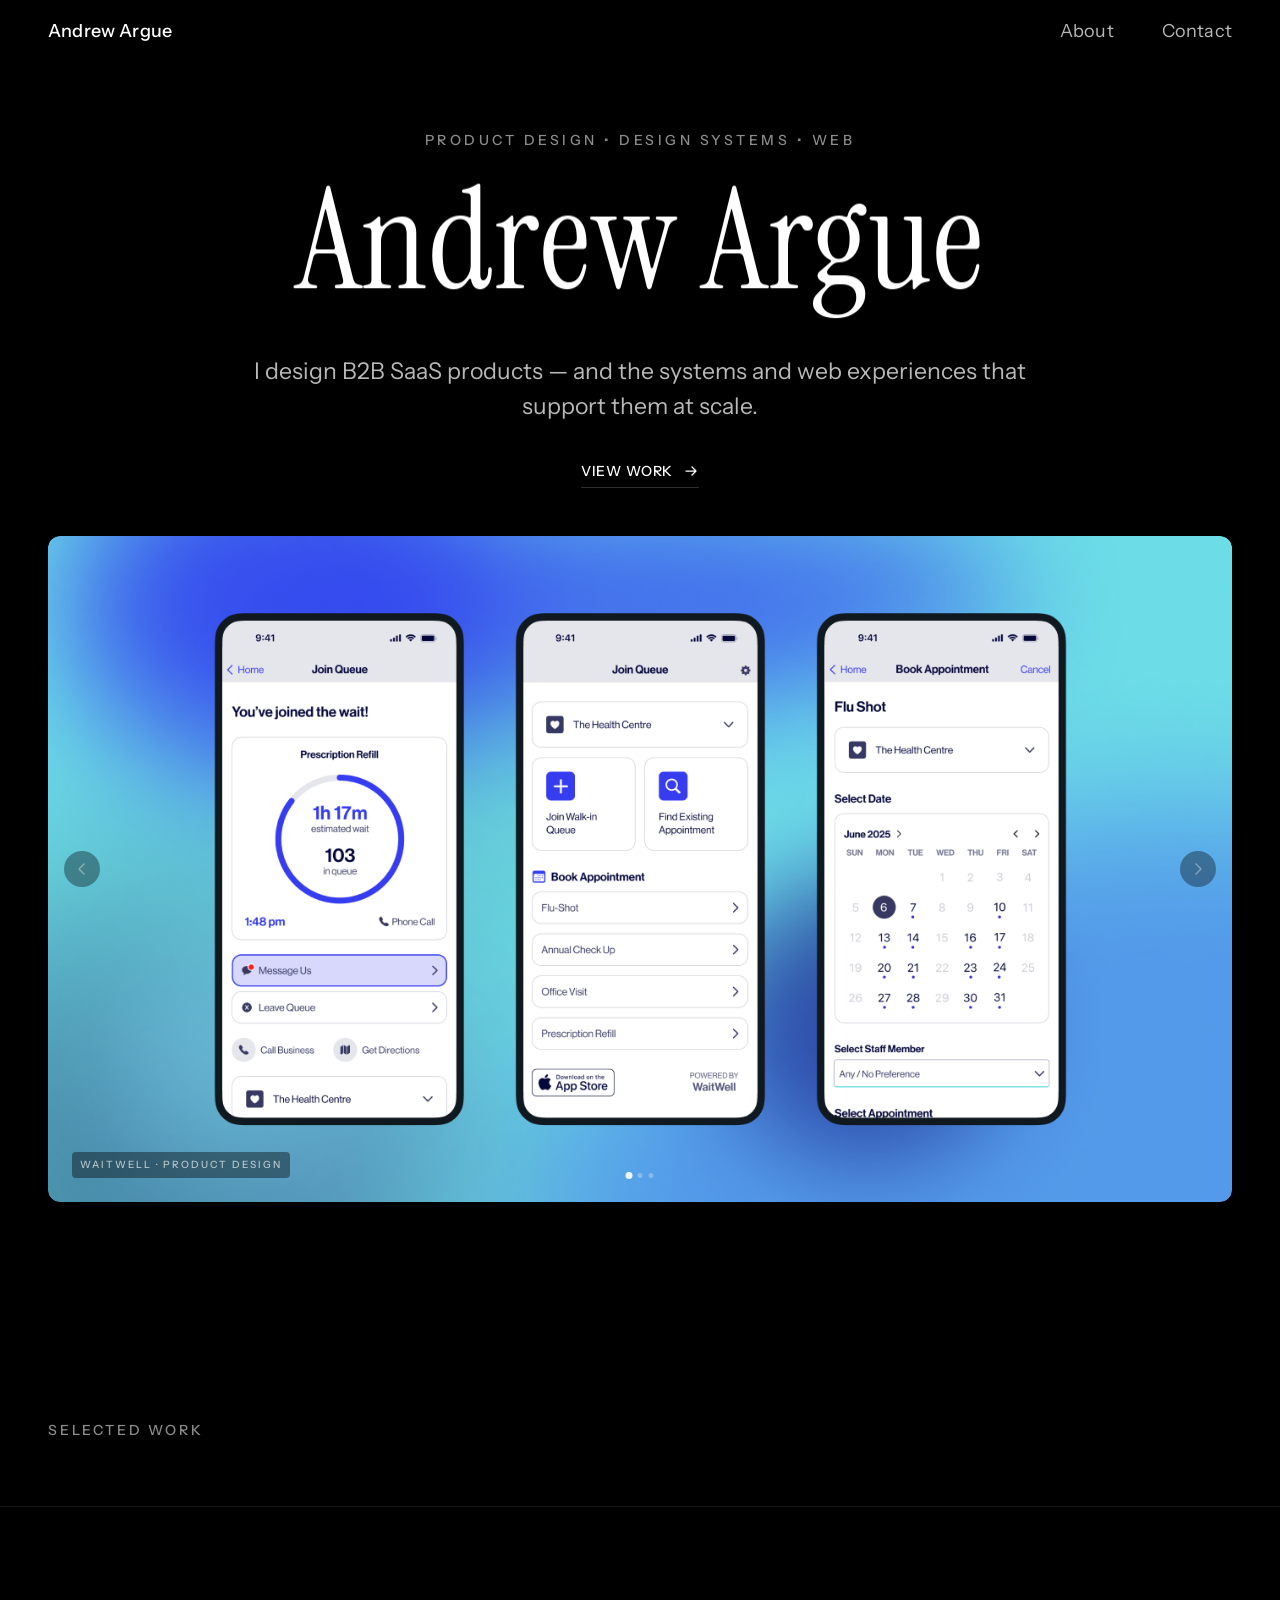
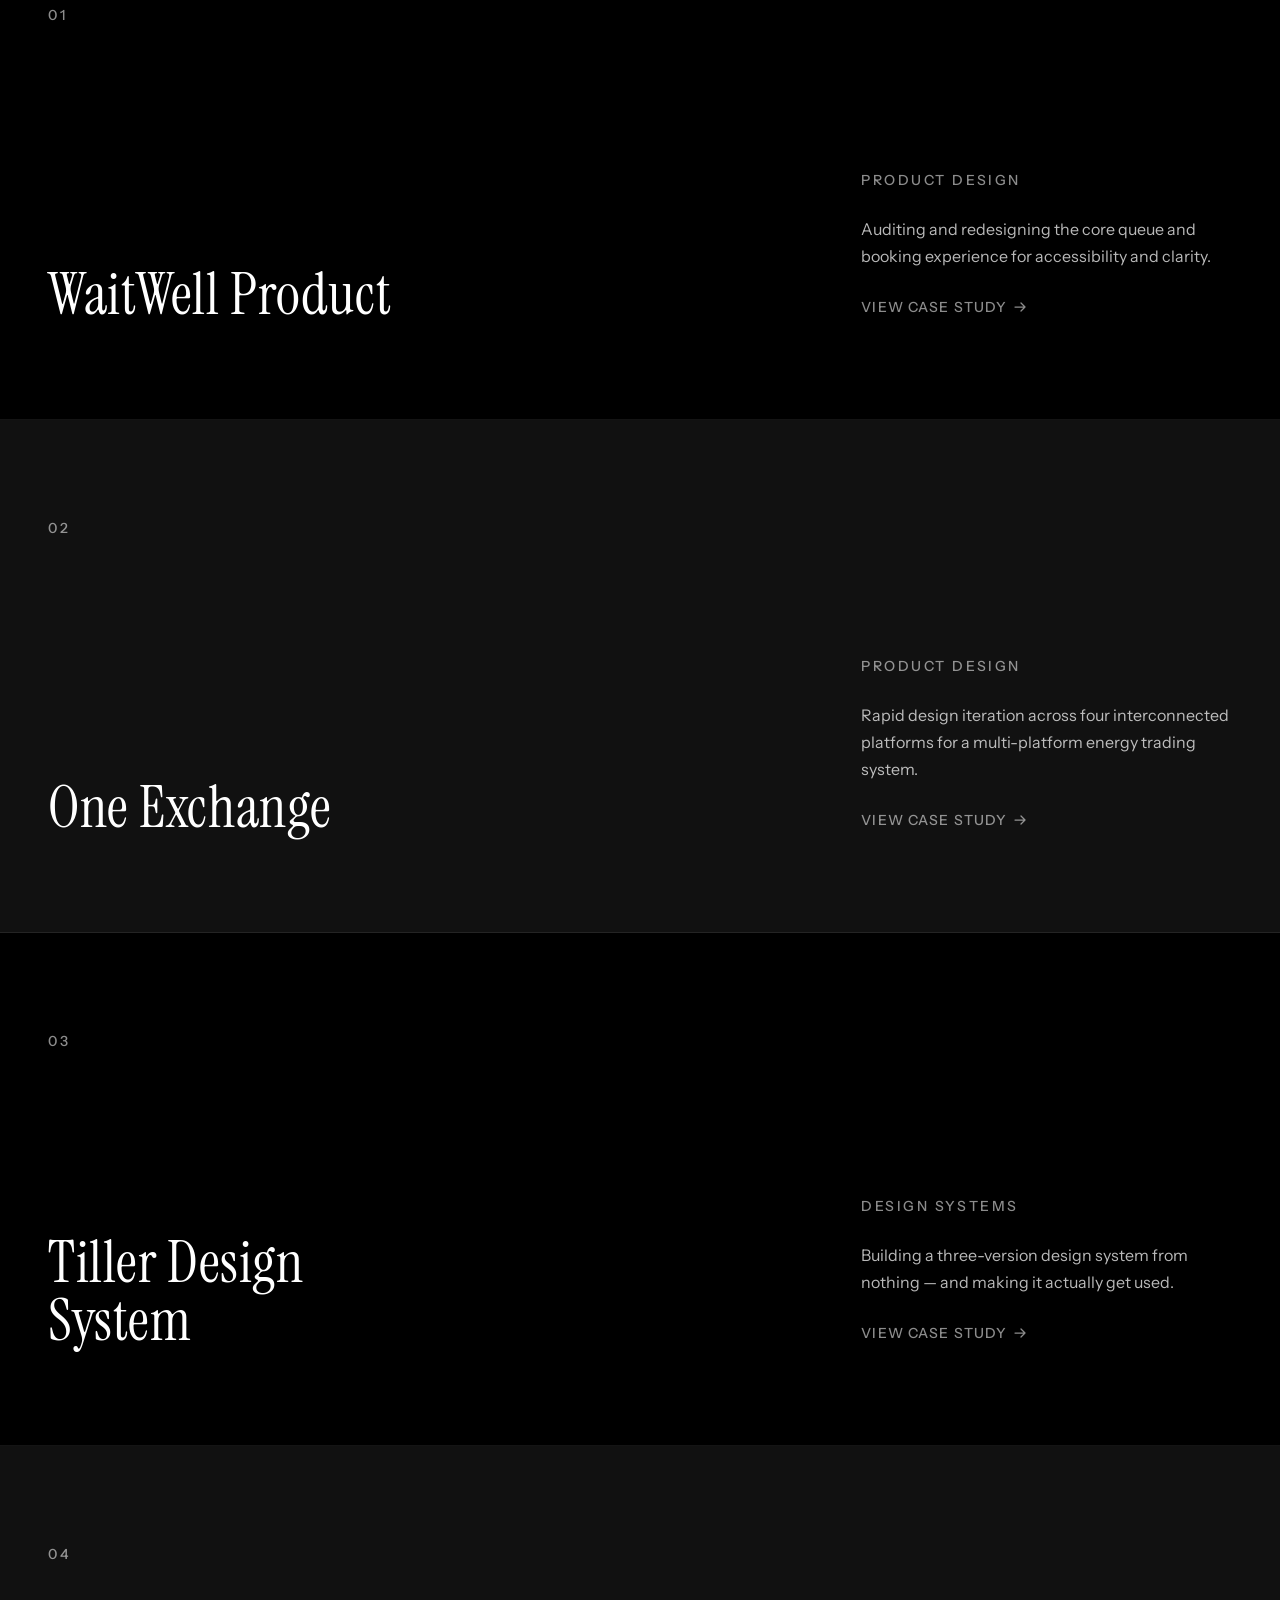
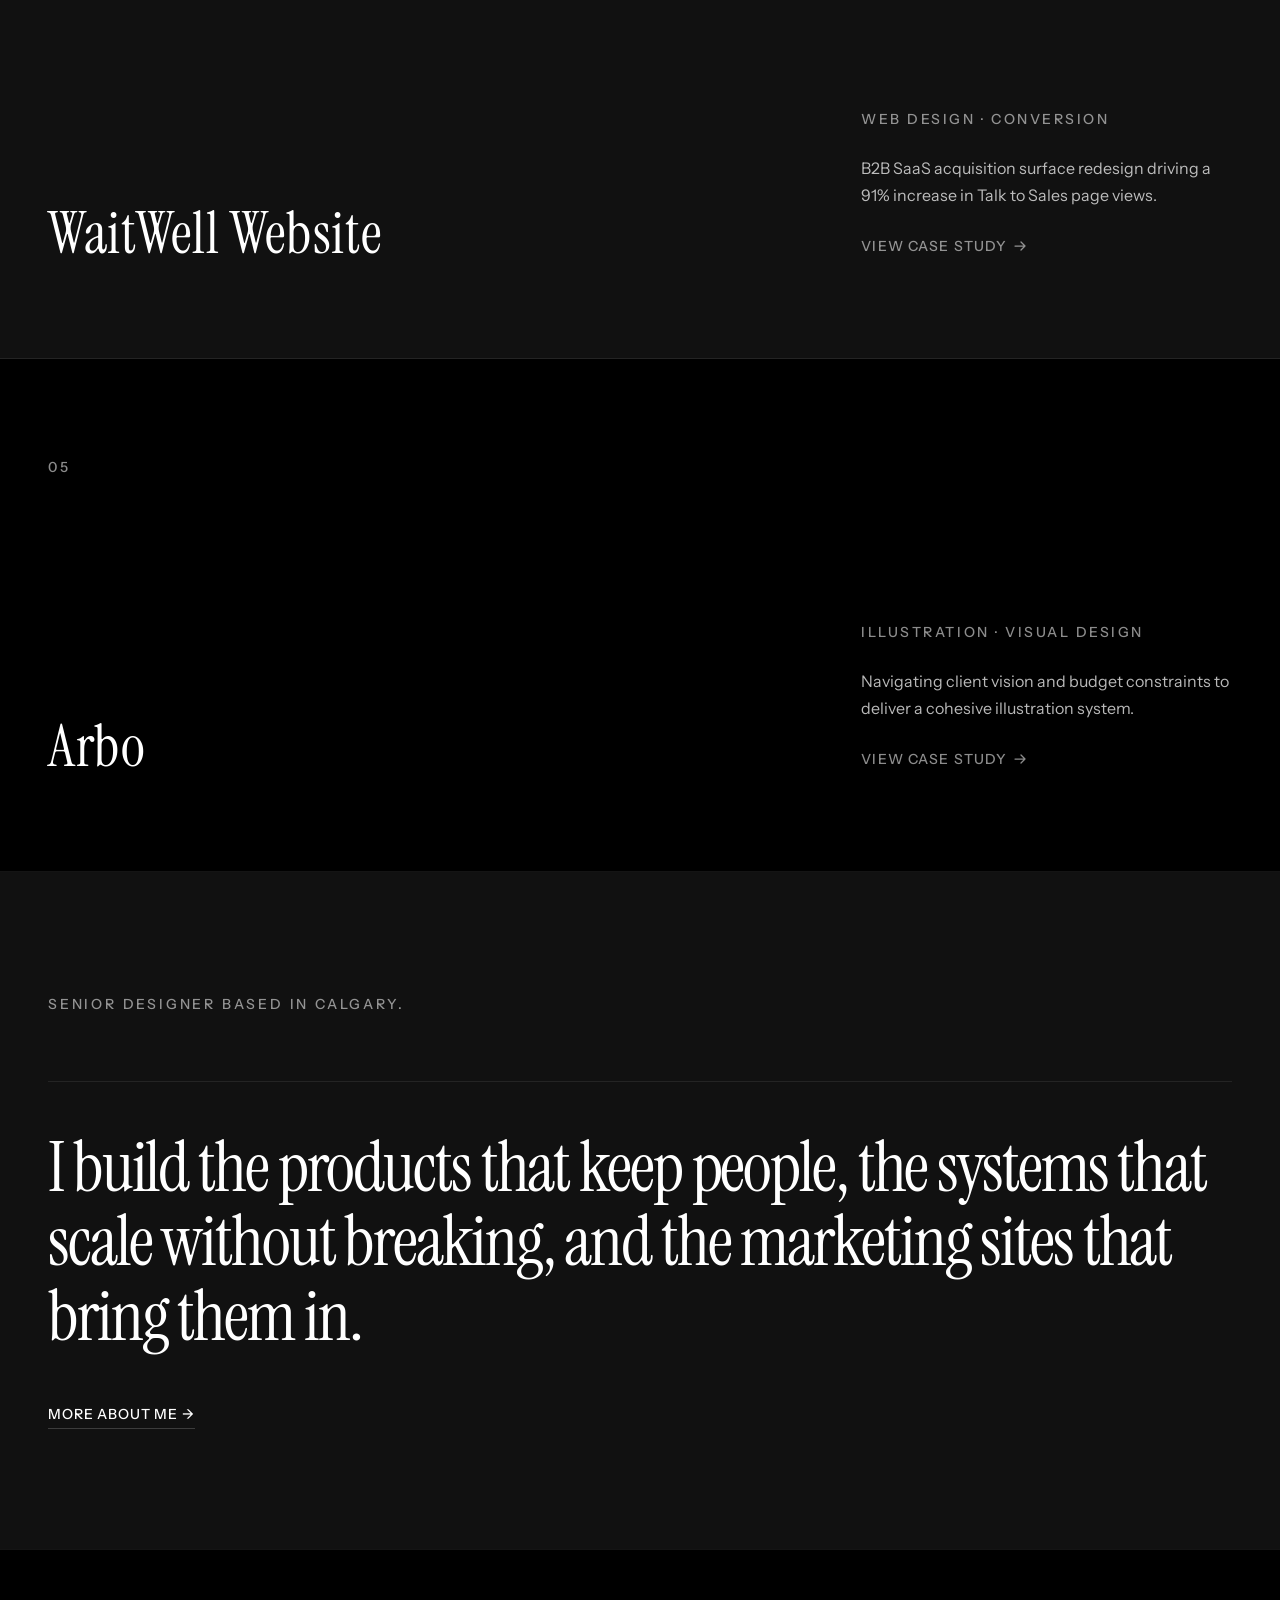
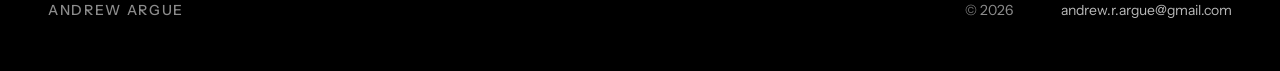
==== commit 975338d8: "Hero effect + case study tweaks" ====
--- a/index.html
+++ b/index.html
@@ -287,7 +287,7 @@
             <div class="work-row__middle" aria-hidden="true"></div>
             <div class="work-row__right">
               <span class="work-row__tag">Product Design</span>
-              <p class="work-row__desc">Rapid design iteration across four interconnected platforms for a multi-platform financial trading system.</p>
+              <p class="work-row__desc">Rapid design iteration across four interconnected platforms for a multi-platform energy trading system.</p>
               <span class="work-row__cta">
                 View case study
                 <svg width="14" height="14" viewBox="0 0 14 14" fill="none" aria-hidden="true">
@@ -405,6 +405,7 @@
   </footer>
 
   <script src="js/main.js"></script>
+  <script src="js/hero-liquid.js"></script>
 
   <!-- ── Hero carousel ──────────────────────────────────────── -->
   <script>
--- a/css/styles.css
+++ b/css/styles.css
@@ -233,6 +233,16 @@
   letter-spacing: 0.01em;
   color: var(--text);
   margin-bottom: var(--space-5);
+  position: relative;
+}
+.hero__name .liquid-canvas {
+  position: absolute;
+  pointer-events: none;
+  display: block;
+}
+.hero__name.liquid-ready {
+  color: transparent;
+  -webkit-text-fill-color: transparent;
 }
 
 .hero__headline {
